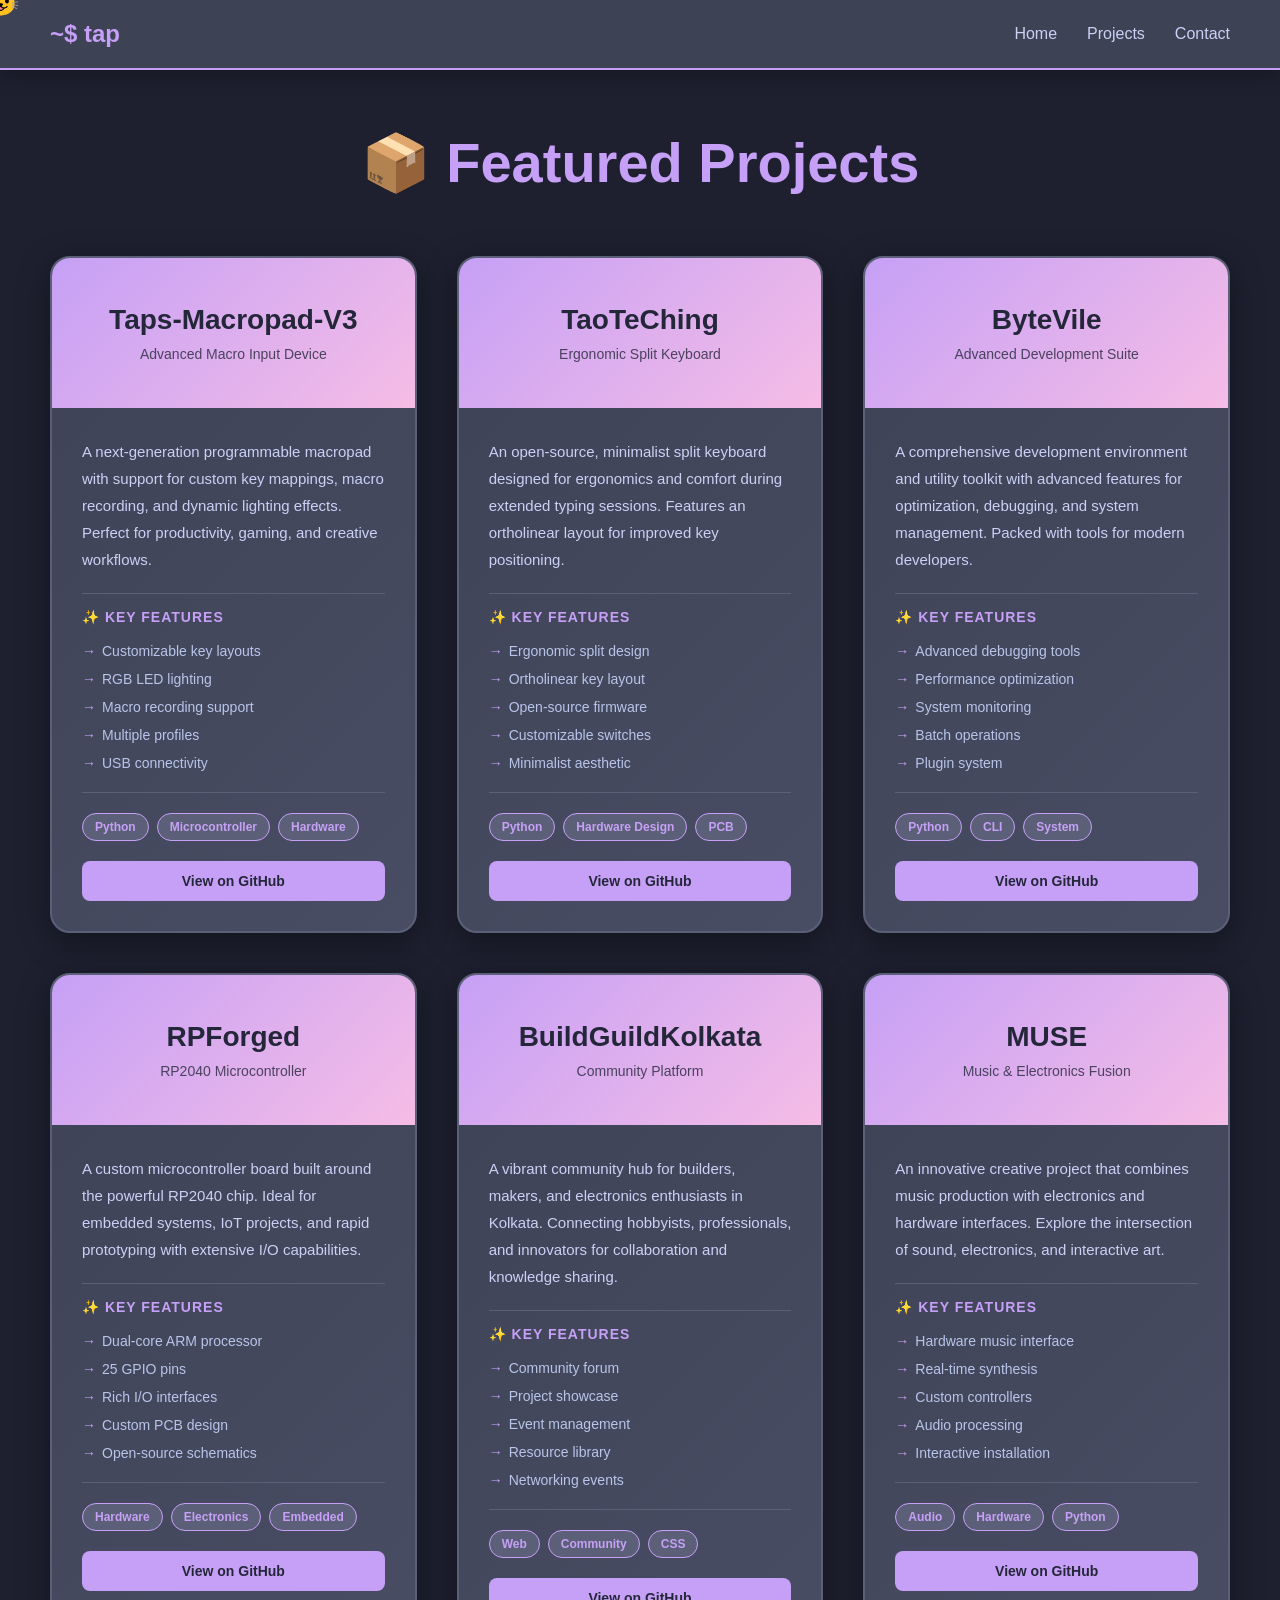
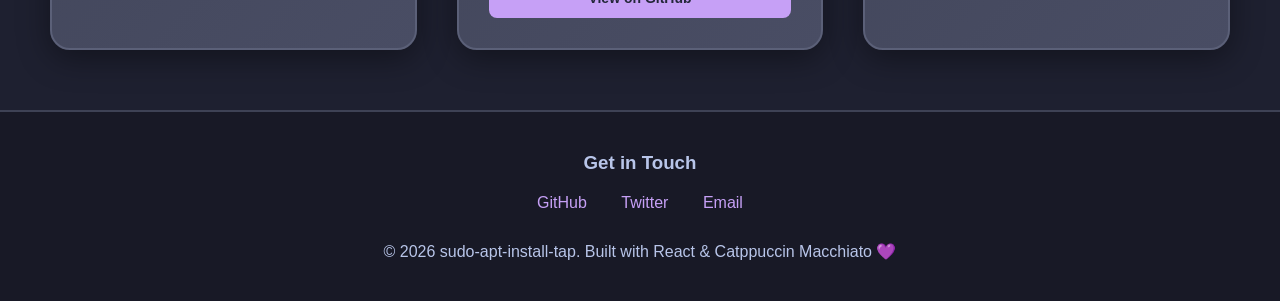
==== projects.html @ 84faadae "Add comprehensive projects page with detailed project cards" ====
<!DOCTYPE html>
<html lang="en">
<head>
    <meta charset="UTF-8">
    <meta name="viewport" content="width=device-width, initial-scale=1.0">
    <title>Projects - sudo-apt-install-tap</title>
    <style>
        /* Catppuccin Macchiato Color Scheme */
        :root {
          --ctp-rosewater: #f4dbd6;
          --ctp-flamingo: #f0c6c6;
          --ctp-pink: #f5bde6;
          --ctp-mauve: #c6a0f6;
          --ctp-red: #ed8796;
          --ctp-maroon: #ee99a0;
          --ctp-peach: #f5a97f;
          --ctp-yellow: #eed49f;
          --ctp-green: #a6da95;
          --ctp-teal: #8bd5ca;
          --ctp-sky: #91d7e3;
          --ctp-sapphire: #7dc4e4;
          --ctp-blue: #8aadf4;
          --ctp-lavender: #b7bdf8;
          --ctp-text: #cad1f5;
          --ctp-subtext1: #b8c5e9;
          --ctp-subtext0: #a5adce;
          --ctp-overlay2: #939ab7;
          --ctp-overlay1: #8087a2;
          --ctp-overlay0: #6e738d;
          --ctp-surface2: #5b6078;
          --ctp-surface1: #494d64;
          --ctp-surface0: #3e4255;
          --ctp-base: #24273a;
          --ctp-mantle: #1e2030;
          --ctp-crust: #181926;
        }

        * {
          margin: 0;
          padding: 0;
          box-sizing: border-box;
        }

        body {
          font-family: 'Segoe UI', Tahoma, Geneva, Verdana, sans-serif;
          background: linear-gradient(135deg, var(--ctp-base) 0%, var(--ctp-mantle) 100%);
          color: var(--ctp-text);
          overflow-x: hidden;
          cursor: none;
          min-height: 100vh;
        }

        /* Cat Cursor */
        .cat-cursor {
          position: fixed;
          pointer-events: none;
          font-size: 30px;
          z-index: 9999;
          transform: translate(-50%, -50%);
          animation: bounce 0.6s ease-in-out infinite;
        }

        @keyframes bounce {
          0%, 100% { transform: translateY(0) translate(-50%, -50%); }
          50% { transform: translateY(-10px) translate(-50%, -50%); }
        }

        /* Navbar */
        nav {
          background: var(--ctp-surface0);
          padding: 20px 50px;
          display: flex;
          justify-content: space-between;
          align-items: center;
          position: sticky;
          top: 0;
          z-index: 100;
          box-shadow: 0 4px 20px rgba(0, 0, 0, 0.3);
          border-bottom: 2px solid var(--ctp-mauve);
        }

        nav .logo {
          font-size: 24px;
          font-weight: bold;
          color: var(--ctp-mauve);
          cursor: pointer;
        }

        nav ul {
          list-style: none;
          display: flex;
          gap: 30px;
        }

        nav a {
          color: var(--ctp-text);
          text-decoration: none;
          transition: all 0.3s ease;
          font-weight: 500;
        }

        nav a:hover {
          color: var(--ctp-mauve);
          transform: translateY(-3px);
        }

        /* Projects Section */
        .projects-section {
          padding: 60px 50px;
          min-height: 100vh;
          background: var(--ctp-mantle);
        }

        .projects-section h1 {
          text-align: center;
          font-size: 56px;
          margin-bottom: 60px;
          color: var(--ctp-mauve);
          animation: fadeInDown 1s ease-out;
        }

        .projects-container {
          display: grid;
          grid-template-columns: repeat(auto-fit, minmax(350px, 1fr));
          gap: 40px;
          max-width: 1400px;
          margin: 0 auto;
        }

        .project-card-large {
          background: linear-gradient(135deg, var(--ctp-surface0), var(--ctp-surface1));
          border-radius: 20px;
          overflow: hidden;
          box-shadow: 0 8px 32px rgba(0, 0, 0, 0.4);
          transition: all 0.4s ease;
          border: 2px solid var(--ctp-surface2);
          cursor: pointer;
          animation: fadeInUp 0.8s ease-out both;
        }

        .project-card-large:nth-child(1) { animation-delay: 0.1s; }
        .project-card-large:nth-child(2) { animation-delay: 0.2s; }
        .project-card-large:nth-child(3) { animation-delay: 0.3s; }
        .project-card-large:nth-child(4) { animation-delay: 0.4s; }
        .project-card-large:nth-child(5) { animation-delay: 0.5s; }
        .project-card-large:nth-child(6) { animation-delay: 0.6s; }

        .project-card-large:hover {
          transform: translateY(-15px);
          box-shadow: 0 15px 50px rgba(197, 160, 246, 0.3);
          border-color: var(--ctp-mauve);
        }

        .project-header {
          padding: 30px;
          background: linear-gradient(135deg, var(--ctp-mauve), var(--ctp-pink));
          min-height: 150px;
          display: flex;
          flex-direction: column;
          justify-content: center;
          align-items: center;
          text-align: center;
        }

        .project-header h2 {
          color: var(--ctp-base);
          font-size: 28px;
          margin-bottom: 10px;
        }

        .project-header p {
          color: rgba(36, 39, 58, 0.8);
          font-size: 14px;
        }

        .project-content {
          padding: 30px;
        }

        .project-content p {
          color: var(--ctp-text);
          line-height: 1.8;
          margin-bottom: 20px;
          font-size: 15px;
        }

        .project-features {
          margin: 20px 0;
          padding: 15px 0;
          border-top: 1px solid var(--ctp-surface2);
          border-bottom: 1px solid var(--ctp-surface2);
        }

        .project-features h4 {
          color: var(--ctp-mauve);
          margin-bottom: 12px;
          font-size: 14px;
          text-transform: uppercase;
          letter-spacing: 1px;
        }

        .feature-list {
          list-style: none;
          padding-left: 0;
        }

        .feature-list li {
          color: var(--ctp-subtext1);
          padding: 6px 0;
          font-size: 14px;
          padding-left: 20px;
          position: relative;
        }

        .feature-list li:before {
          content: "→";
          position: absolute;
          left: 0;
          color: var(--ctp-mauve);
          font-weight: bold;
        }

        .project-tech {
          margin-top: 20px;
          display: flex;
          flex-wrap: wrap;
          gap: 8px;
        }

        .tech-tag {
          display: inline-block;
          padding: 6px 12px;
          background: var(--ctp-surface2);
          color: var(--ctp-mauve);
          border-radius: 20px;
          font-size: 12px;
          font-weight: bold;
          border: 1px solid var(--ctp-mauve);
        }

        .project-links {
          display: flex;
          gap: 12px;
          margin-top: 20px;
        }

        .project-btn {
          flex: 1;
          padding: 12px 20px;
          background: var(--ctp-mauve);
          color: var(--ctp-base);
          text-decoration: none;
          border-radius: 8px;
          font-weight: bold;
          text-align: center;
          transition: all 0.3s ease;
          border: none;
          cursor: pointer;
          font-size: 14px;
        }

        .project-btn:hover {
          background: var(--ctp-pink);
          transform: scale(1.05);
        }

        .project-btn-secondary {
          background: var(--ctp-surface1);
          color: var(--ctp-text);
          border: 2px solid var(--ctp-mauve);
        }

        .project-btn-secondary:hover {
          background: var(--ctp-surface2);
          border-color: var(--ctp-pink);
          color: var(--ctp-pink);
        }

        /* Footer */
        footer {
          background: var(--ctp-crust);
          text-align: center;
          padding: 40px 20px;
          color: var(--ctp-subtext1);
          border-top: 2px solid var(--ctp-surface0);
        }

        footer a {
          color: var(--ctp-mauve);
          text-decoration: none;
          margin: 0 15px;
          transition: all 0.3s ease;
        }

        footer a:hover {
          color: var(--ctp-pink);
        }

        @keyframes fadeInDown {
          from {
            opacity: 0;
            transform: translateY(-30px);
          }
          to {
            opacity: 1;
            transform: translateY(0);
          }
        }

        @keyframes fadeInUp {
          from {
            opacity: 0;
            transform: translateY(30px);
          }
          to {
            opacity: 1;
            transform: translateY(0);
          }
        }

        /* Responsive */
        @media (max-width: 768px) {
          nav {
            padding: 15px 20px;
            flex-direction: column;
            gap: 15px;
          }

          nav ul {
            gap: 15px;
          }

          .projects-section {
            padding: 30px 20px;
          }

          .projects-section h1 {
            font-size: 36px;
          }

          .projects-container {
            grid-template-columns: 1fr;
          }

          .project-header {
            min-height: 120px;
            padding: 20px;
          }

          .project-header h2 {
            font-size: 22px;
          }

          .project-content {
            padding: 20px;
          }
        }
    </style>
</head>
<body>
    <div id="cat-cursor" class="cat-cursor">😺</div>

    <nav>
        <div class="logo" onclick="window.location.href='/'">~$ tap</div>
        <ul>
            <li><a href="/">Home</a></li>
            <li><a href="/projects">Projects</a></li>
            <li><a href="/#contact">Contact</a></li>
        </ul>
    </nav>

    <section class="projects-section">
        <h1>📦 Featured Projects</h1>
        <div class="projects-container" id="projects-container"></div>
    </section>

    <footer>
        <h3 style="margin-bottom: 20px;">Get in Touch</h3>
        <div>
            <a href="https://github.com/sudo-apt-install-tap" target="_blank" rel="noopener noreferrer">GitHub</a>
            <a href="https://twitter.com" target="_blank" rel="noopener noreferrer">Twitter</a>
            <a href="mailto:your-email@example.com">Email</a>
        </div>
        <p style="margin-top: 30px;">© 2026 sudo-apt-install-tap. Built with React & Catppuccin Macchiato 💜</p>
    </footer>

    <script>
        // Cat Cursor Animation
        const catCursor = document.getElementById('cat-cursor');
        document.addEventListener('mousemove', (e) => {
            catCursor.style.left = e.clientX + 'px';
            catCursor.style.top = e.clientY + 'px';
        });

        // Projects Data with Details
        const projects = [
            {
                title: 'Taps-Macropad-V3',
                tagline: 'Advanced Macro Input Device',
                description: 'A next-generation programmable macropad with support for custom key mappings, macro recording, and dynamic lighting effects. Perfect for productivity, gaming, and creative workflows.',
                features: [
                    'Customizable key layouts',
                    'RGB LED lighting',
                    'Macro recording support',
                    'Multiple profiles',
                    'USB connectivity'
                ],
                tech: ['Python', 'Microcontroller', 'Hardware'],
                repo: 'https://github.com/sudo-apt-install-tap/Taps-Macropad-V3',
                status: 'Active'
            },
            {
                title: 'TaoTeChing',
                tagline: 'Ergonomic Split Keyboard',
                description: 'An open-source, minimalist split keyboard designed for ergonomics and comfort during extended typing sessions. Features an ortholinear layout for improved key positioning.',
                features: [
                    'Ergonomic split design',
                    'Ortholinear key layout',
                    'Open-source firmware',
                    'Customizable switches',
                    'Minimalist aesthetic'
                ],
                tech: ['Python', 'Hardware Design', 'PCB'],
                repo: 'https://github.com/sudo-apt-install-tap/TaoTeChing',
                status: 'Active'
            },
            {
                title: 'ByteVile',
                tagline: 'Advanced Development Suite',
                description: 'A comprehensive development environment and utility toolkit with advanced features for optimization, debugging, and system management. Packed with tools for modern developers.',
                features: [
                    'Advanced debugging tools',
                    'Performance optimization',
                    'System monitoring',
                    'Batch operations',
                    'Plugin system'
                ],
                tech: ['Python', 'CLI', 'System'],
                repo: 'https://github.com/sudo-apt-install-tap/ByteVile-Alpha-Dev-Version-1.1',
                status: 'Development'
            },
            {
                title: 'RPForged',
                tagline: 'RP2040 Microcontroller',
                description: 'A custom microcontroller board built around the powerful RP2040 chip. Ideal for embedded systems, IoT projects, and rapid prototyping with extensive I/O capabilities.',
                features: [
                    'Dual-core ARM processor',
                    '25 GPIO pins',
                    'Rich I/O interfaces',
                    'Custom PCB design',
                    'Open-source schematics'
                ],
                tech: ['Hardware', 'Electronics', 'Embedded'],
                repo: 'https://github.com/sudo-apt-install-tap/RPForged',
                status: 'Completed'
            },
            {
                title: 'BuildGuildKolkata',
                tagline: 'Community Platform',
                description: 'A vibrant community hub for builders, makers, and electronics enthusiasts in Kolkata. Connecting hobbyists, professionals, and innovators for collaboration and knowledge sharing.',
                features: [
                    'Community forum',
                    'Project showcase',
                    'Event management',
                    'Resource library',
                    'Networking events'
                ],
                tech: ['Web', 'Community', 'CSS'],
                repo: 'https://github.com/sudo-apt-install-tap/BuildGuildKolkata',
                status: 'Active'
            },
            {
                title: 'MUSE',
                tagline: 'Music & Electronics Fusion',
                description: 'An innovative creative project that combines music production with electronics and hardware interfaces. Explore the intersection of sound, electronics, and interactive art.',
                features: [
                    'Hardware music interface',
                    'Real-time synthesis',
                    'Custom controllers',
                    'Audio processing',
                    'Interactive installation'
                ],
                tech: ['Audio', 'Hardware', 'Python'],
                repo: 'https://github.com/sudo-apt-install-tap/MUSE',
                status: 'Active'
            }
        ];

        // Render Projects
        const container = document.getElementById('projects-container');
        projects.forEach(project => {
            const card = document.createElement('div');
            card.className = 'project-card-large';
            
            const techTagsHTML = project.tech.map(t => `<span class="tech-tag">${t}</span>`).join('');
            
            const featuresHTML = project.features.map(f => `<li>${f}</li>`).join('');
            
            card.innerHTML = `
                <div class="project-header">
                    <h2>${project.title}</h2>
                    <p>${project.tagline}</p>
                </div>
                <div class="project-content">
                    <p>${project.description}</p>
                    
                    <div class="project-features">
                        <h4>✨ Key Features</h4>
                        <ul class="feature-list">
                            ${featuresHTML}
                        </ul>
                    </div>

                    <div class="project-tech">
                        ${techTagsHTML}
                    </div>

                    <div class="project-links">
                        <a href="${project.repo}" target="_blank" rel="noopener noreferrer" class="project-btn">
                            View on GitHub
                        </a>
                    </div>
                </div>
            `;
            container.appendChild(card);
        });
    </script>
</body>
</html>
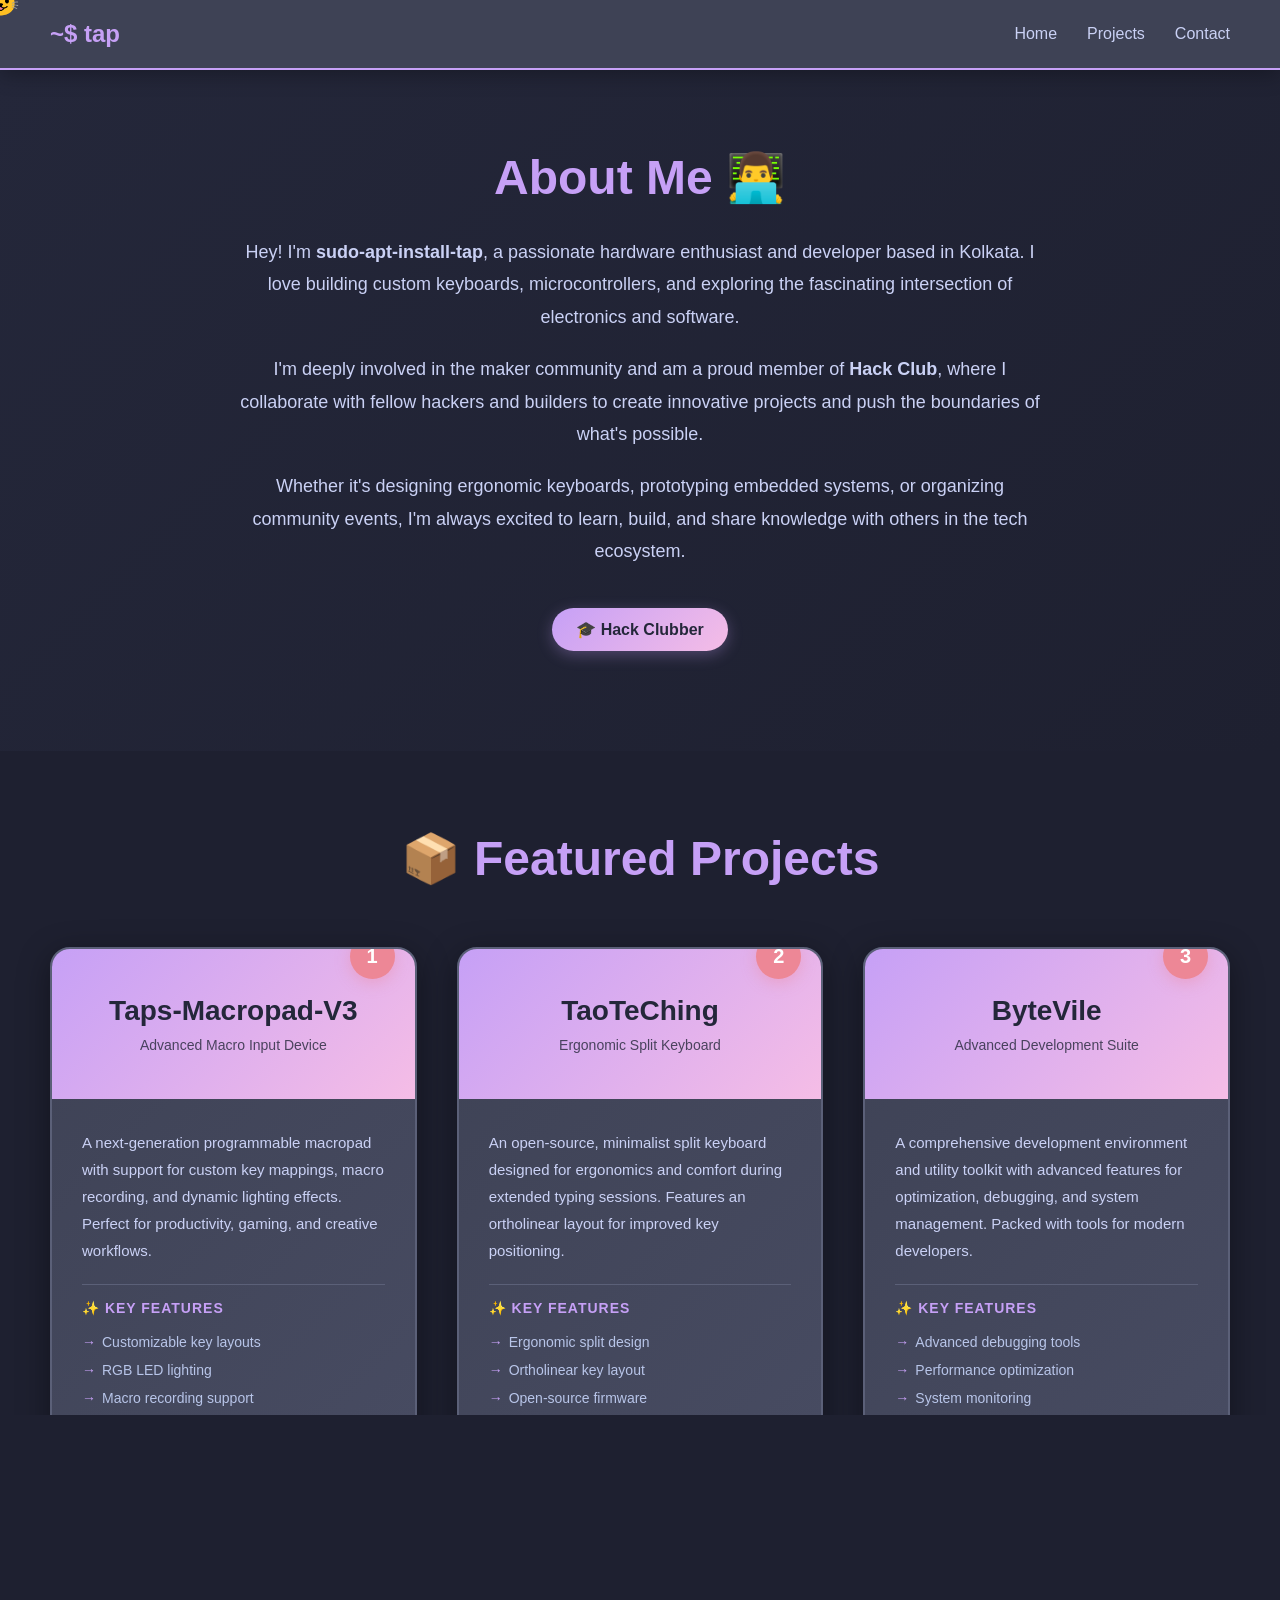
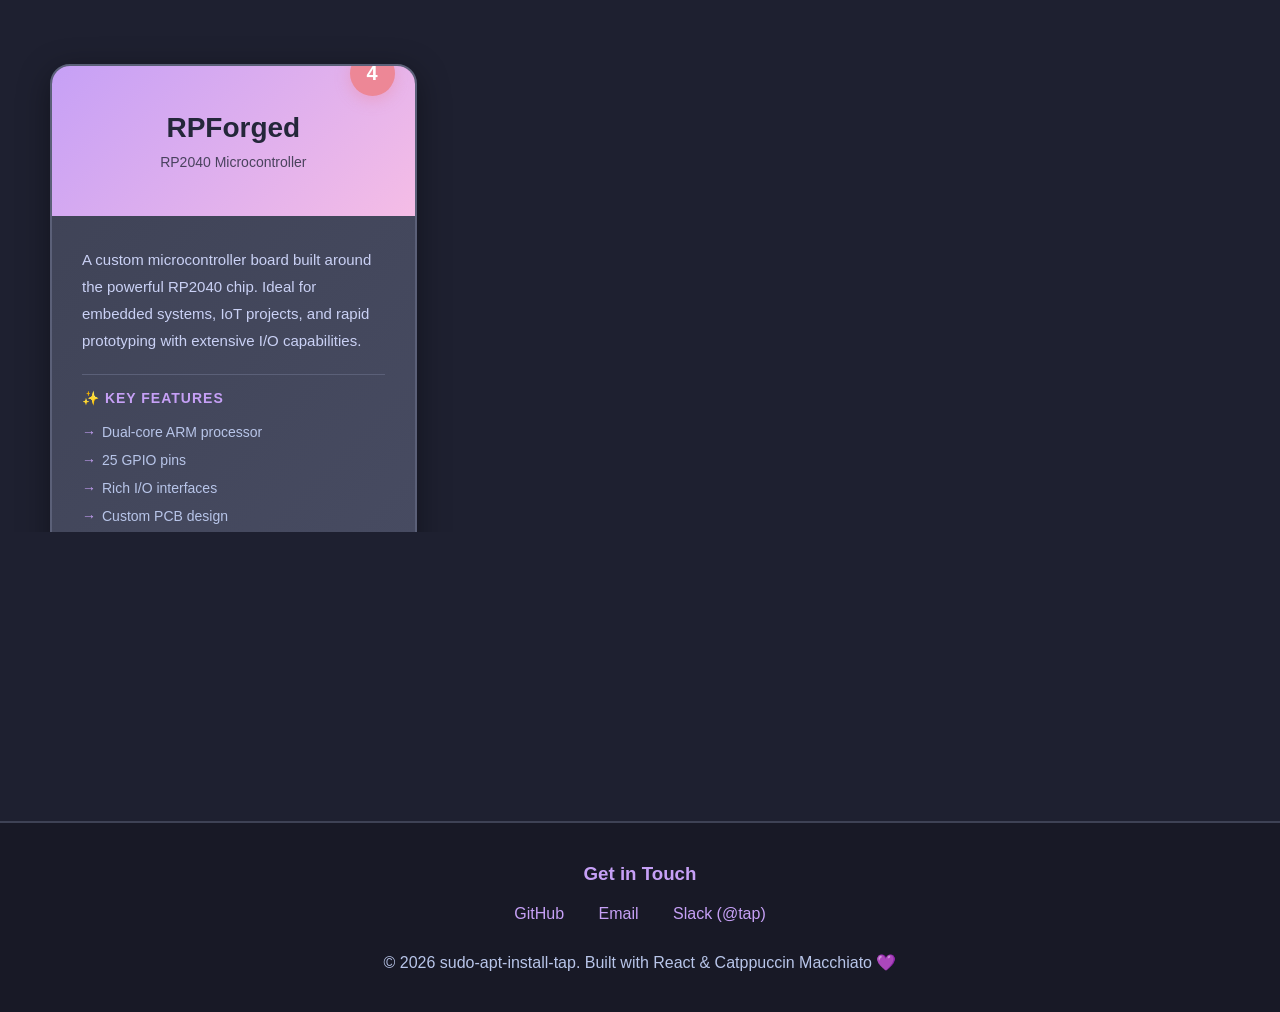
==== commit 935a157e: "Add about section with introduction and Hack Club badge, add numbered tags to projects" ====
--- a/projects.html
+++ b/projects.html
@@ -104,16 +104,54 @@
           transform: translateY(-3px);
         }
 
+        /* About Section */
+        .about {
+          padding: 80px 50px;
+          background: linear-gradient(135deg, var(--ctp-base) 0%, var(--ctp-mantle) 100%);
+          text-align: center;
+        }
+
+        .about h1 {
+          font-size: 48px;
+          margin-bottom: 30px;
+          color: var(--ctp-mauve);
+          animation: fadeInDown 1s ease-out;
+        }
+
+        .about-content {
+          max-width: 800px;
+          margin: 0 auto;
+          animation: fadeInUp 1s ease-out 0.2s both;
+        }
+
+        .about-content p {
+          font-size: 18px;
+          color: var(--ctp-text);
+          line-height: 1.8;
+          margin-bottom: 20px;
+        }
+
+        .hackclub-badge {
+          display: inline-block;
+          padding: 12px 24px;
+          background: linear-gradient(135deg, var(--ctp-mauve), var(--ctp-pink));
+          color: var(--ctp-base);
+          border-radius: 50px;
+          font-weight: bold;
+          margin: 20px 0;
+          box-shadow: 0 4px 15px rgba(197, 160, 246, 0.3);
+          animation: fadeInUp 1s ease-out 0.4s both;
+        }
+
         /* Projects Section */
         .projects-section {
-          padding: 60px 50px;
-          min-height: 100vh;
+          padding: 80px 50px;
           background: var(--ctp-mantle);
         }
 
-        .projects-section h1 {
+        .projects-section h2 {
           text-align: center;
-          font-size: 56px;
+          font-size: 48px;
           margin-bottom: 60px;
           color: var(--ctp-mauve);
           animation: fadeInDown 1s ease-out;
@@ -136,6 +174,7 @@
           border: 2px solid var(--ctp-surface2);
           cursor: pointer;
           animation: fadeInUp 0.8s ease-out both;
+          position: relative;
         }
 
         .project-card-large:nth-child(1) { animation-delay: 0.1s; }
@@ -149,6 +188,23 @@
           transform: translateY(-15px);
           box-shadow: 0 15px 50px rgba(197, 160, 246, 0.3);
           border-color: var(--ctp-mauve);
+        }
+
+        .project-number-tag {
+          position: absolute;
+          top: -15px;
+          right: 20px;
+          width: 45px;
+          height: 45px;
+          background: var(--ctp-red);
+          border-radius: 50%;
+          display: flex;
+          align-items: center;
+          justify-content: center;
+          font-weight: bold;
+          color: white;
+          font-size: 20px;
+          box-shadow: 0 4px 15px rgba(237, 135, 150, 0.4);
         }
 
         .project-header {
@@ -264,18 +320,6 @@
           transform: scale(1.05);
         }
 
-        .project-btn-secondary {
-          background: var(--ctp-surface1);
-          color: var(--ctp-text);
-          border: 2px solid var(--ctp-mauve);
-        }
-
-        .project-btn-secondary:hover {
-          background: var(--ctp-surface2);
-          border-color: var(--ctp-pink);
-          color: var(--ctp-pink);
-        }
-
         /* Footer */
         footer {
           background: var(--ctp-crust);
@@ -285,6 +329,11 @@
           border-top: 2px solid var(--ctp-surface0);
         }
 
+        footer h3 {
+          color: var(--ctp-mauve);
+          margin-bottom: 20px;
+        }
+
         footer a {
           color: var(--ctp-mauve);
           text-decoration: none;
@@ -330,11 +379,19 @@
             gap: 15px;
           }
 
+          .about {
+            padding: 40px 20px;
+          }
+
+          .about h1 {
+            font-size: 36px;
+          }
+
           .projects-section {
-            padding: 30px 20px;
-          }
-
-          .projects-section h1 {
+            padding: 40px 20px;
+          }
+
+          .projects-section h2 {
             font-size: 36px;
           }
 
@@ -364,22 +421,41 @@
         <div class="logo" onclick="window.location.href='/'">~$ tap</div>
         <ul>
             <li><a href="/">Home</a></li>
-            <li><a href="/projects">Projects</a></li>
-            <li><a href="/#contact">Contact</a></li>
+            <li><a href="projects.html">Projects</a></li>
+            <li><a href="#contact">Contact</a></li>
         </ul>
     </nav>
 
+    <section class="about">
+        <h1>About Me 👨‍💻</h1>
+        <div class="about-content">
+            <p>
+                Hey! I'm <strong>sudo-apt-install-tap</strong>, a passionate hardware enthusiast and developer based in Kolkata. 
+                I love building custom keyboards, microcontrollers, and exploring the fascinating intersection of electronics and software.
+            </p>
+            <p>
+                I'm deeply involved in the maker community and am a proud member of <strong>Hack Club</strong>, 
+                where I collaborate with fellow hackers and builders to create innovative projects and push the boundaries of what's possible.
+            </p>
+            <p>
+                Whether it's designing ergonomic keyboards, prototyping embedded systems, or organizing community events, 
+                I'm always excited to learn, build, and share knowledge with others in the tech ecosystem.
+            </p>
+            <div class="hackclub-badge">🎓 Hack Clubber</div>
+        </div>
+    </section>
+
     <section class="projects-section">
-        <h1>📦 Featured Projects</h1>
+        <h2>📦 Featured Projects</h2>
         <div class="projects-container" id="projects-container"></div>
     </section>
 
-    <footer>
-        <h3 style="margin-bottom: 20px;">Get in Touch</h3>
+    <footer id="contact">
+        <h3>Get in Touch</h3>
         <div>
             <a href="https://github.com/sudo-apt-install-tap" target="_blank" rel="noopener noreferrer">GitHub</a>
-            <a href="https://twitter.com" target="_blank" rel="noopener noreferrer">Twitter</a>
-            <a href="mailto:your-email@example.com">Email</a>
+            <a href="mailto:work.tapishnud@gmail.com">Email</a>
+            <a href="slack://user?team=T0G9QKB9G&user=tap" target="_blank" rel="noopener noreferrer">Slack (@tap)</a>
         </div>
         <p style="margin-top: 30px;">© 2026 sudo-apt-install-tap. Built with React & Catppuccin Macchiato 💜</p>
     </footer>
@@ -407,7 +483,8 @@
                 ],
                 tech: ['Python', 'Microcontroller', 'Hardware'],
                 repo: 'https://github.com/sudo-apt-install-tap/Taps-Macropad-V3',
-                status: 'Active'
+                status: 'Active',
+                tag: 1
             },
             {
                 title: 'TaoTeChing',
@@ -422,7 +499,8 @@
                 ],
                 tech: ['Python', 'Hardware Design', 'PCB'],
                 repo: 'https://github.com/sudo-apt-install-tap/TaoTeChing',
-                status: 'Active'
+                status: 'Active',
+                tag: 2
             },
             {
                 title: 'ByteVile',
@@ -437,7 +515,8 @@
                 ],
                 tech: ['Python', 'CLI', 'System'],
                 repo: 'https://github.com/sudo-apt-install-tap/ByteVile-Alpha-Dev-Version-1.1',
-                status: 'Development'
+                status: 'Development',
+                tag: 3
             },
             {
                 title: 'RPForged',
@@ -452,7 +531,8 @@
                 ],
                 tech: ['Hardware', 'Electronics', 'Embedded'],
                 repo: 'https://github.com/sudo-apt-install-tap/RPForged',
-                status: 'Completed'
+                status: 'Completed',
+                tag: 4
             },
             {
                 title: 'BuildGuildKolkata',
@@ -467,7 +547,8 @@
                 ],
                 tech: ['Web', 'Community', 'CSS'],
                 repo: 'https://github.com/sudo-apt-install-tap/BuildGuildKolkata',
-                status: 'Active'
+                status: 'Active',
+                tag: 5
             },
             {
                 title: 'MUSE',
@@ -482,7 +563,8 @@
                 ],
                 tech: ['Audio', 'Hardware', 'Python'],
                 repo: 'https://github.com/sudo-apt-install-tap/MUSE',
-                status: 'Active'
+                status: 'Active',
+                tag: 6
             }
         ];
 
@@ -497,6 +579,7 @@
             const featuresHTML = project.features.map(f => `<li>${f}</li>`).join('');
             
             card.innerHTML = `
+                <div class="project-number-tag">${project.tag}</div>
                 <div class="project-header">
                     <h2>${project.title}</h2>
                     <p>${project.tagline}</p>
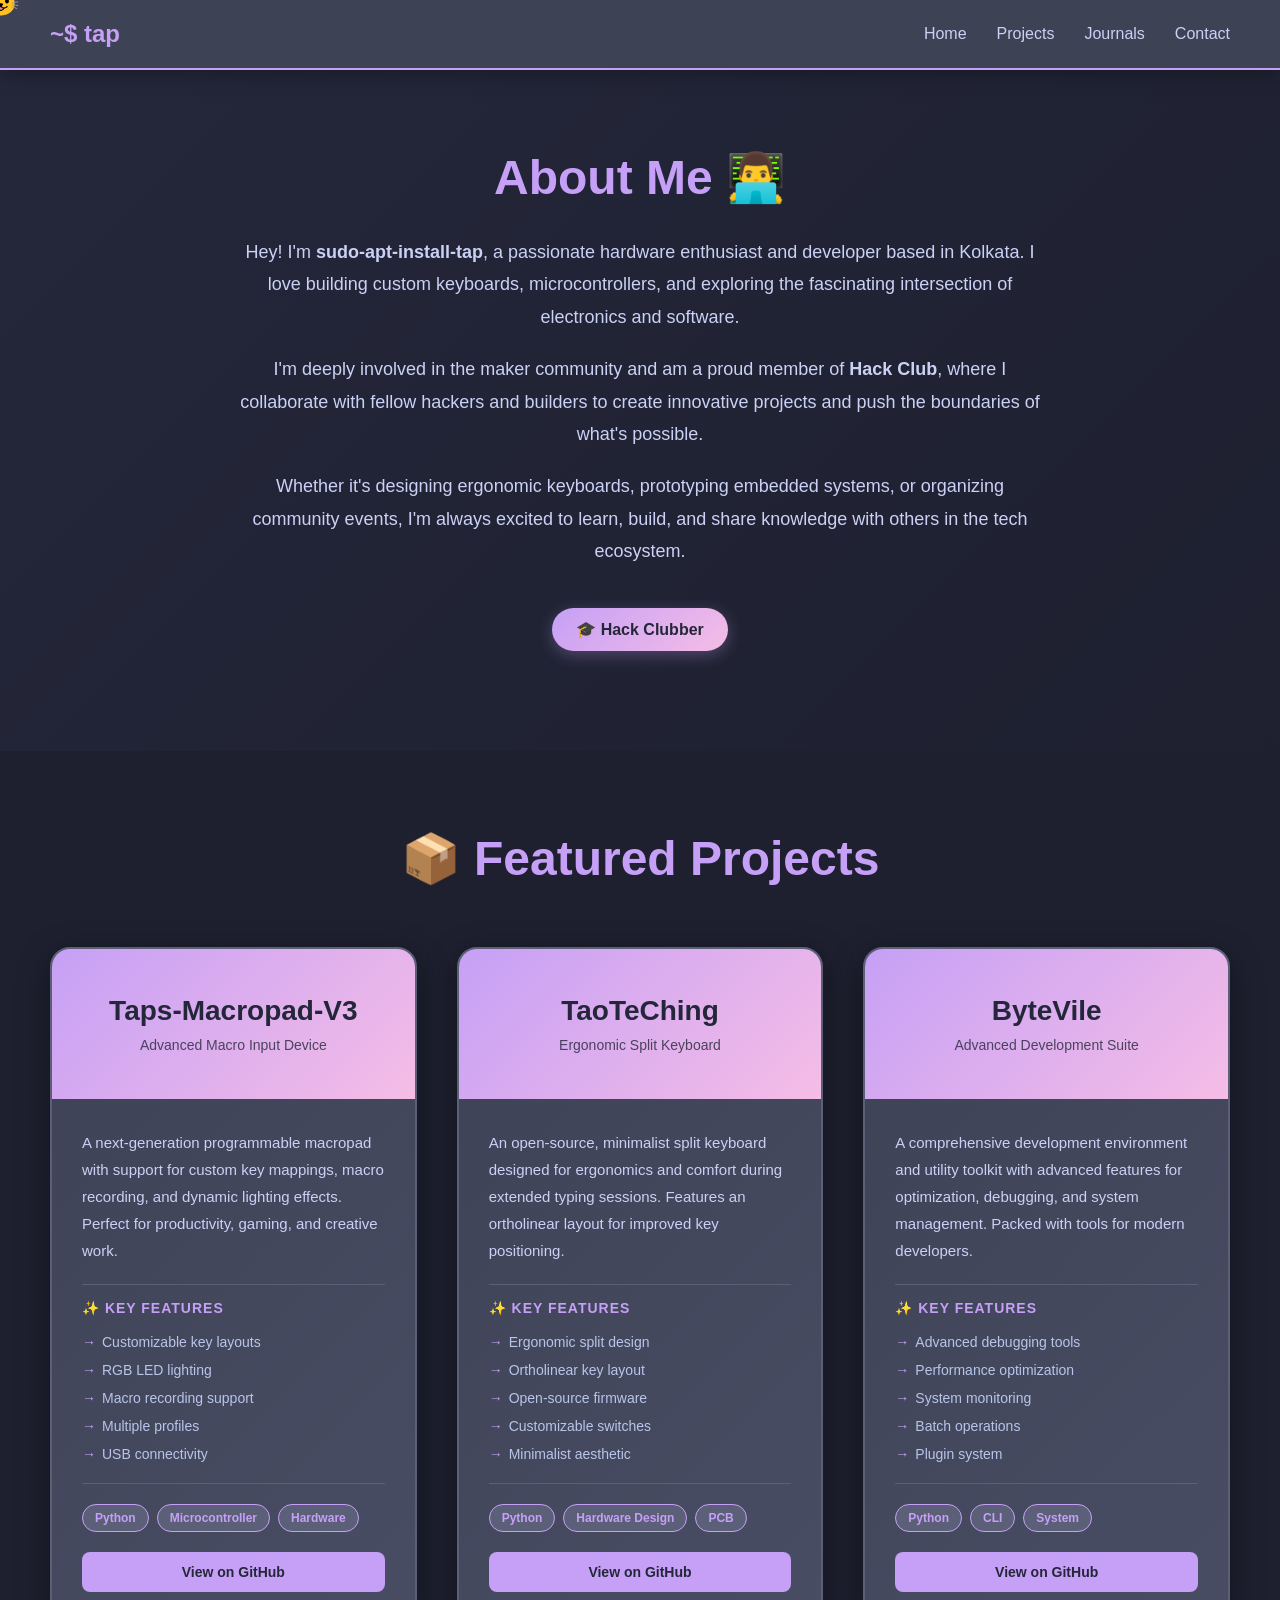
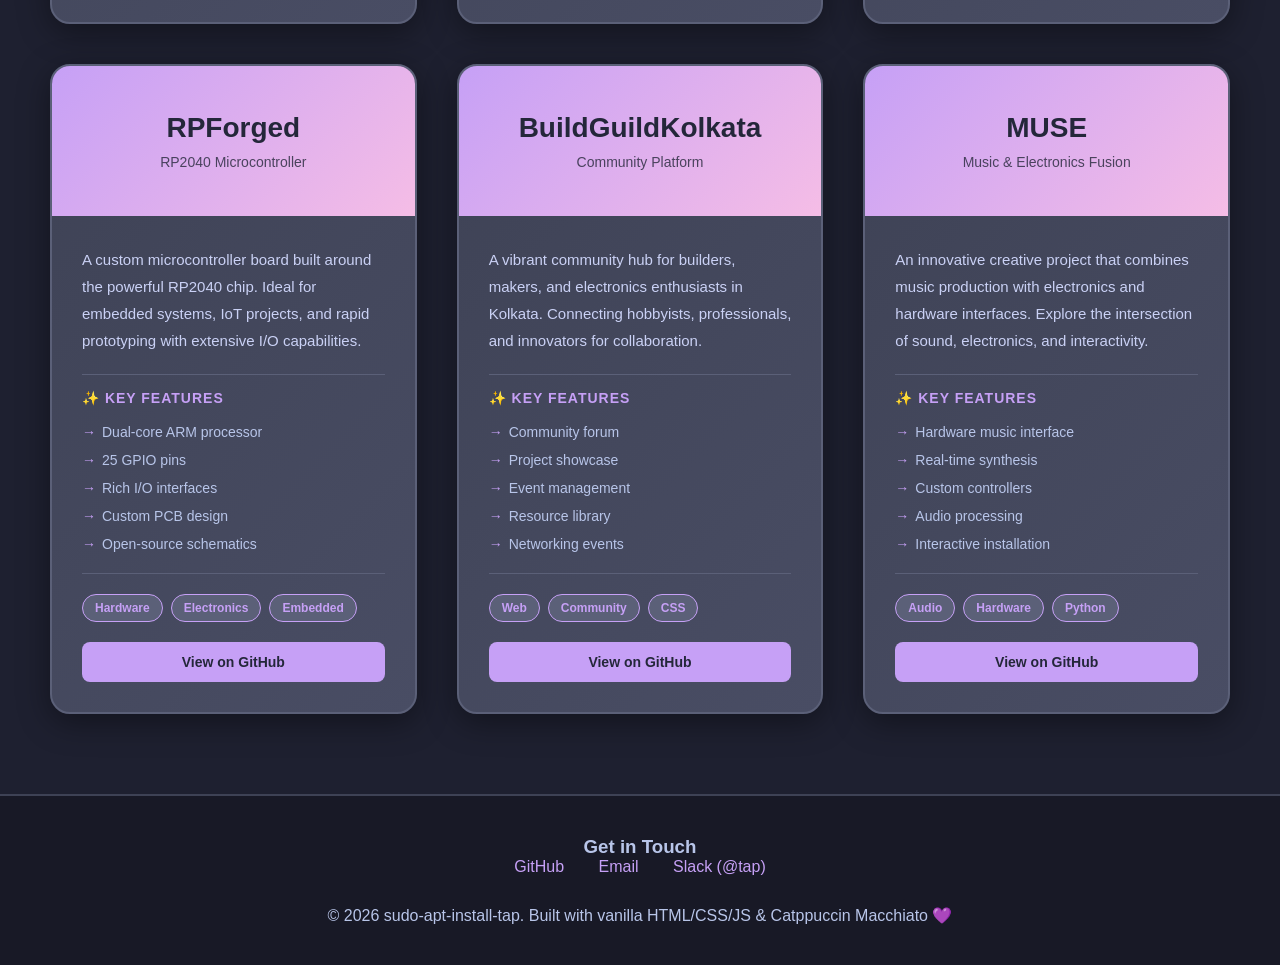
==== commit 5ae412c7: "Update projects.html to remove numbering tags" ====
--- a/projects.html
+++ b/projects.html
@@ -4,177 +4,39 @@
     <meta charset="UTF-8">
     <meta name="viewport" content="width=device-width, initial-scale=1.0">
     <title>Projects - sudo-apt-install-tap</title>
+    <link rel="stylesheet" href="styles.css">
     <style>
-        /* Catppuccin Macchiato Color Scheme */
-        :root {
-          --ctp-rosewater: #f4dbd6;
-          --ctp-flamingo: #f0c6c6;
-          --ctp-pink: #f5bde6;
-          --ctp-mauve: #c6a0f6;
-          --ctp-red: #ed8796;
-          --ctp-maroon: #ee99a0;
-          --ctp-peach: #f5a97f;
-          --ctp-yellow: #eed49f;
-          --ctp-green: #a6da95;
-          --ctp-teal: #8bd5ca;
-          --ctp-sky: #91d7e3;
-          --ctp-sapphire: #7dc4e4;
-          --ctp-blue: #8aadf4;
-          --ctp-lavender: #b7bdf8;
-          --ctp-text: #cad1f5;
-          --ctp-subtext1: #b8c5e9;
-          --ctp-subtext0: #a5adce;
-          --ctp-overlay2: #939ab7;
-          --ctp-overlay1: #8087a2;
-          --ctp-overlay0: #6e738d;
-          --ctp-surface2: #5b6078;
-          --ctp-surface1: #494d64;
-          --ctp-surface0: #3e4255;
-          --ctp-base: #24273a;
-          --ctp-mantle: #1e2030;
-          --ctp-crust: #181926;
-        }
-
-        * {
-          margin: 0;
-          padding: 0;
-          box-sizing: border-box;
-        }
-
-        body {
-          font-family: 'Segoe UI', Tahoma, Geneva, Verdana, sans-serif;
-          background: linear-gradient(135deg, var(--ctp-base) 0%, var(--ctp-mantle) 100%);
-          color: var(--ctp-text);
-          overflow-x: hidden;
-          cursor: none;
-          min-height: 100vh;
-        }
-
-        /* Cat Cursor */
-        .cat-cursor {
-          position: fixed;
-          pointer-events: none;
-          font-size: 30px;
-          z-index: 9999;
-          transform: translate(-50%, -50%);
-          animation: bounce 0.6s ease-in-out infinite;
-        }
-
-        @keyframes bounce {
-          0%, 100% { transform: translateY(0) translate(-50%, -50%); }
-          50% { transform: translateY(-10px) translate(-50%, -50%); }
-        }
-
-        /* Navbar */
-        nav {
-          background: var(--ctp-surface0);
-          padding: 20px 50px;
-          display: flex;
-          justify-content: space-between;
-          align-items: center;
-          position: sticky;
-          top: 0;
-          z-index: 100;
-          box-shadow: 0 4px 20px rgba(0, 0, 0, 0.3);
-          border-bottom: 2px solid var(--ctp-mauve);
-        }
-
-        nav .logo {
-          font-size: 24px;
-          font-weight: bold;
-          color: var(--ctp-mauve);
-          cursor: pointer;
-        }
-
-        nav ul {
-          list-style: none;
-          display: flex;
-          gap: 30px;
-        }
-
-        nav a {
-          color: var(--ctp-text);
-          text-decoration: none;
-          transition: all 0.3s ease;
-          font-weight: 500;
-        }
-
-        nav a:hover {
-          color: var(--ctp-mauve);
-          transform: translateY(-3px);
-        }
-
-        /* About Section */
-        .about {
-          padding: 80px 50px;
-          background: linear-gradient(135deg, var(--ctp-base) 0%, var(--ctp-mantle) 100%);
-          text-align: center;
-        }
-
-        .about h1 {
-          font-size: 48px;
-          margin-bottom: 30px;
-          color: var(--ctp-mauve);
-          animation: fadeInDown 1s ease-out;
-        }
-
-        .about-content {
-          max-width: 800px;
-          margin: 0 auto;
-          animation: fadeInUp 1s ease-out 0.2s both;
-        }
-
-        .about-content p {
-          font-size: 18px;
-          color: var(--ctp-text);
-          line-height: 1.8;
-          margin-bottom: 20px;
-        }
-
-        .hackclub-badge {
-          display: inline-block;
-          padding: 12px 24px;
-          background: linear-gradient(135deg, var(--ctp-mauve), var(--ctp-pink));
-          color: var(--ctp-base);
-          border-radius: 50px;
-          font-weight: bold;
-          margin: 20px 0;
-          box-shadow: 0 4px 15px rgba(197, 160, 246, 0.3);
-          animation: fadeInUp 1s ease-out 0.4s both;
-        }
-
-        /* Projects Section */
+        /* Projects Page Specific Styles */
         .projects-section {
-          padding: 80px 50px;
-          background: var(--ctp-mantle);
+            padding: 80px 50px;
+            background: var(--ctp-mantle);
         }
 
         .projects-section h2 {
-          text-align: center;
-          font-size: 48px;
-          margin-bottom: 60px;
-          color: var(--ctp-mauve);
-          animation: fadeInDown 1s ease-out;
+            text-align: center;
+            font-size: 48px;
+            margin-bottom: 60px;
+            color: var(--ctp-mauve);
+            animation: fadeInDown 1s ease-out;
         }
 
         .projects-container {
-          display: grid;
-          grid-template-columns: repeat(auto-fit, minmax(350px, 1fr));
-          gap: 40px;
-          max-width: 1400px;
-          margin: 0 auto;
+            display: grid;
+            grid-template-columns: repeat(auto-fit, minmax(350px, 1fr));
+            gap: 40px;
+            max-width: 1400px;
+            margin: 0 auto;
         }
 
         .project-card-large {
-          background: linear-gradient(135deg, var(--ctp-surface0), var(--ctp-surface1));
-          border-radius: 20px;
-          overflow: hidden;
-          box-shadow: 0 8px 32px rgba(0, 0, 0, 0.4);
-          transition: all 0.4s ease;
-          border: 2px solid var(--ctp-surface2);
-          cursor: pointer;
-          animation: fadeInUp 0.8s ease-out both;
-          position: relative;
+            background: linear-gradient(135deg, var(--ctp-surface0), var(--ctp-surface1));
+            border-radius: 20px;
+            overflow: hidden;
+            box-shadow: 0 8px 32px rgba(0, 0, 0, 0.4);
+            transition: all 0.4s ease;
+            border: 2px solid var(--ctp-surface2);
+            cursor: pointer;
+            animation: fadeInUp 0.8s ease-out both;
         }
 
         .project-card-large:nth-child(1) { animation-delay: 0.1s; }
@@ -185,232 +47,206 @@
         .project-card-large:nth-child(6) { animation-delay: 0.6s; }
 
         .project-card-large:hover {
-          transform: translateY(-15px);
-          box-shadow: 0 15px 50px rgba(197, 160, 246, 0.3);
-          border-color: var(--ctp-mauve);
-        }
-
-        .project-number-tag {
-          position: absolute;
-          top: -15px;
-          right: 20px;
-          width: 45px;
-          height: 45px;
-          background: var(--ctp-red);
-          border-radius: 50%;
-          display: flex;
-          align-items: center;
-          justify-content: center;
-          font-weight: bold;
-          color: white;
-          font-size: 20px;
-          box-shadow: 0 4px 15px rgba(237, 135, 150, 0.4);
+            transform: translateY(-15px);
+            box-shadow: 0 15px 50px rgba(197, 160, 246, 0.3);
+            border-color: var(--ctp-mauve);
         }
 
         .project-header {
-          padding: 30px;
-          background: linear-gradient(135deg, var(--ctp-mauve), var(--ctp-pink));
-          min-height: 150px;
-          display: flex;
-          flex-direction: column;
-          justify-content: center;
-          align-items: center;
-          text-align: center;
+            padding: 30px;
+            background: linear-gradient(135deg, var(--ctp-mauve), var(--ctp-pink));
+            min-height: 150px;
+            display: flex;
+            flex-direction: column;
+            justify-content: center;
+            align-items: center;
+            text-align: center;
         }
 
         .project-header h2 {
-          color: var(--ctp-base);
-          font-size: 28px;
-          margin-bottom: 10px;
+            color: var(--ctp-base);
+            font-size: 28px;
+            margin-bottom: 10px;
         }
 
         .project-header p {
-          color: rgba(36, 39, 58, 0.8);
-          font-size: 14px;
+            color: rgba(36, 39, 58, 0.8);
+            font-size: 14px;
         }
 
         .project-content {
-          padding: 30px;
+            padding: 30px;
         }
 
         .project-content p {
-          color: var(--ctp-text);
-          line-height: 1.8;
-          margin-bottom: 20px;
-          font-size: 15px;
+            color: var(--ctp-text);
+            line-height: 1.8;
+            margin-bottom: 20px;
+            font-size: 15px;
         }
 
         .project-features {
-          margin: 20px 0;
-          padding: 15px 0;
-          border-top: 1px solid var(--ctp-surface2);
-          border-bottom: 1px solid var(--ctp-surface2);
+            margin: 20px 0;
+            padding: 15px 0;
+            border-top: 1px solid var(--ctp-surface2);
+            border-bottom: 1px solid var(--ctp-surface2);
         }
 
         .project-features h4 {
-          color: var(--ctp-mauve);
-          margin-bottom: 12px;
-          font-size: 14px;
-          text-transform: uppercase;
-          letter-spacing: 1px;
+            color: var(--ctp-mauve);
+            margin-bottom: 12px;
+            font-size: 14px;
+            text-transform: uppercase;
+            letter-spacing: 1px;
         }
 
         .feature-list {
-          list-style: none;
-          padding-left: 0;
+            list-style: none;
+            padding-left: 0;
         }
 
         .feature-list li {
-          color: var(--ctp-subtext1);
-          padding: 6px 0;
-          font-size: 14px;
-          padding-left: 20px;
-          position: relative;
+            color: var(--ctp-subtext1);
+            padding: 6px 0;
+            font-size: 14px;
+            padding-left: 20px;
+            position: relative;
         }
 
         .feature-list li:before {
-          content: "→";
-          position: absolute;
-          left: 0;
-          color: var(--ctp-mauve);
-          font-weight: bold;
+            content: "→";
+            position: absolute;
+            left: 0;
+            color: var(--ctp-mauve);
+            font-weight: bold;
         }
 
         .project-tech {
-          margin-top: 20px;
-          display: flex;
-          flex-wrap: wrap;
-          gap: 8px;
+            margin-top: 20px;
+            display: flex;
+            flex-wrap: wrap;
+            gap: 8px;
         }
 
         .tech-tag {
-          display: inline-block;
-          padding: 6px 12px;
-          background: var(--ctp-surface2);
-          color: var(--ctp-mauve);
-          border-radius: 20px;
-          font-size: 12px;
-          font-weight: bold;
-          border: 1px solid var(--ctp-mauve);
+            display: inline-block;
+            padding: 6px 12px;
+            background: var(--ctp-surface2);
+            color: var(--ctp-mauve);
+            border-radius: 20px;
+            font-size: 12px;
+            font-weight: bold;
+            border: 1px solid var(--ctp-mauve);
         }
 
         .project-links {
-          display: flex;
-          gap: 12px;
-          margin-top: 20px;
+            display: flex;
+            gap: 12px;
+            margin-top: 20px;
         }
 
         .project-btn {
-          flex: 1;
-          padding: 12px 20px;
-          background: var(--ctp-mauve);
-          color: var(--ctp-base);
-          text-decoration: none;
-          border-radius: 8px;
-          font-weight: bold;
-          text-align: center;
-          transition: all 0.3s ease;
-          border: none;
-          cursor: pointer;
-          font-size: 14px;
+            flex: 1;
+            padding: 12px 20px;
+            background: var(--ctp-mauve);
+            color: var(--ctp-base);
+            text-decoration: none;
+            border-radius: 8px;
+            font-weight: bold;
+            text-align: center;
+            transition: all 0.3s ease;
+            border: none;
+            cursor: pointer;
+            font-size: 14px;
         }
 
         .project-btn:hover {
-          background: var(--ctp-pink);
-          transform: scale(1.05);
-        }
-
-        /* Footer */
-        footer {
-          background: var(--ctp-crust);
-          text-align: center;
-          padding: 40px 20px;
-          color: var(--ctp-subtext1);
-          border-top: 2px solid var(--ctp-surface0);
-        }
-
-        footer h3 {
-          color: var(--ctp-mauve);
-          margin-bottom: 20px;
-        }
-
-        footer a {
-          color: var(--ctp-mauve);
-          text-decoration: none;
-          margin: 0 15px;
-          transition: all 0.3s ease;
-        }
-
-        footer a:hover {
-          color: var(--ctp-pink);
+            background: var(--ctp-pink);
+            transform: scale(1.05);
+        }
+
+        .about {
+            padding: 80px 50px;
+            background: linear-gradient(135deg, var(--ctp-base) 0%, var(--ctp-mantle) 100%);
+            text-align: center;
+        }
+
+        .about h1 {
+            font-size: 48px;
+            margin-bottom: 30px;
+            color: var(--ctp-mauve);
+            animation: fadeInDown 1s ease-out;
+        }
+
+        .about-content {
+            max-width: 800px;
+            margin: 0 auto;
+            animation: fadeInUp 1s ease-out 0.2s both;
+        }
+
+        .about-content p {
+            font-size: 18px;
+            color: var(--ctp-text);
+            line-height: 1.8;
+            margin-bottom: 20px;
+        }
+
+        .hackclub-badge {
+            display: inline-block;
+            padding: 12px 24px;
+            background: linear-gradient(135deg, var(--ctp-mauve), var(--ctp-pink));
+            color: var(--ctp-base);
+            border-radius: 50px;
+            font-weight: bold;
+            margin: 20px 0;
+            box-shadow: 0 4px 15px rgba(197, 160, 246, 0.3);
+            animation: fadeInUp 1s ease-out 0.4s both;
         }
 
         @keyframes fadeInDown {
-          from {
-            opacity: 0;
-            transform: translateY(-30px);
-          }
-          to {
-            opacity: 1;
-            transform: translateY(0);
-          }
-        }
-
-        @keyframes fadeInUp {
-          from {
-            opacity: 0;
-            transform: translateY(30px);
-          }
-          to {
-            opacity: 1;
-            transform: translateY(0);
-          }
-        }
-
-        /* Responsive */
+            from {
+                opacity: 0;
+                transform: translateY(-30px);
+            }
+            to {
+                opacity: 1;
+                transform: translateY(0);
+            }
+        }
+
         @media (max-width: 768px) {
-          nav {
-            padding: 15px 20px;
-            flex-direction: column;
-            gap: 15px;
-          }
-
-          nav ul {
-            gap: 15px;
-          }
-
-          .about {
-            padding: 40px 20px;
-          }
-
-          .about h1 {
-            font-size: 36px;
-          }
-
-          .projects-section {
-            padding: 40px 20px;
-          }
-
-          .projects-section h2 {
-            font-size: 36px;
-          }
-
-          .projects-container {
-            grid-template-columns: 1fr;
-          }
-
-          .project-header {
-            min-height: 120px;
-            padding: 20px;
-          }
-
-          .project-header h2 {
-            font-size: 22px;
-          }
-
-          .project-content {
-            padding: 20px;
-          }
+            .projects-section {
+                padding: 40px 20px;
+            }
+
+            .projects-section h2 {
+                font-size: 36px;
+            }
+
+            .projects-container {
+                grid-template-columns: 1fr;
+            }
+
+            .about {
+                padding: 40px 20px;
+            }
+
+            .about h1 {
+                font-size: 36px;
+            }
+
+            .project-header {
+                min-height: 120px;
+                padding: 20px;
+            }
+
+            .project-header h2 {
+                font-size: 22px;
+            }
+
+            .project-content {
+                padding: 20px;
+            }
         }
     </style>
 </head>
@@ -422,7 +258,8 @@
         <ul>
             <li><a href="/">Home</a></li>
             <li><a href="projects.html">Projects</a></li>
-            <li><a href="#contact">Contact</a></li>
+            <li><a href="/#journals">Journals</a></li>
+            <li><a href="/#contact">Contact</a></li>
         </ul>
     </nav>
 
@@ -457,7 +294,7 @@
             <a href="mailto:work.tapishnud@gmail.com">Email</a>
             <a href="slack://user?team=T0G9QKB9G&user=tap" target="_blank" rel="noopener noreferrer">Slack (@tap)</a>
         </div>
-        <p style="margin-top: 30px;">© 2026 sudo-apt-install-tap. Built with React & Catppuccin Macchiato 💜</p>
+        <p style="margin-top: 30px;">© 2026 sudo-apt-install-tap. Built with vanilla HTML/CSS/JS & Catppuccin Macchiato 💜</p>
     </footer>
 
     <script>
@@ -473,7 +310,7 @@
             {
                 title: 'Taps-Macropad-V3',
                 tagline: 'Advanced Macro Input Device',
-                description: 'A next-generation programmable macropad with support for custom key mappings, macro recording, and dynamic lighting effects. Perfect for productivity, gaming, and creative workflows.',
+                description: 'A next-generation programmable macropad with support for custom key mappings, macro recording, and dynamic lighting effects. Perfect for productivity, gaming, and creative work.',
                 features: [
                     'Customizable key layouts',
                     'RGB LED lighting',
@@ -483,8 +320,7 @@
                 ],
                 tech: ['Python', 'Microcontroller', 'Hardware'],
                 repo: 'https://github.com/sudo-apt-install-tap/Taps-Macropad-V3',
-                status: 'Active',
-                tag: 1
+                status: 'Active'
             },
             {
                 title: 'TaoTeChing',
@@ -499,8 +335,7 @@
                 ],
                 tech: ['Python', 'Hardware Design', 'PCB'],
                 repo: 'https://github.com/sudo-apt-install-tap/TaoTeChing',
-                status: 'Active',
-                tag: 2
+                status: 'Active'
             },
             {
                 title: 'ByteVile',
@@ -515,8 +350,7 @@
                 ],
                 tech: ['Python', 'CLI', 'System'],
                 repo: 'https://github.com/sudo-apt-install-tap/ByteVile-Alpha-Dev-Version-1.1',
-                status: 'Development',
-                tag: 3
+                status: 'Development'
             },
             {
                 title: 'RPForged',
@@ -531,13 +365,12 @@
                 ],
                 tech: ['Hardware', 'Electronics', 'Embedded'],
                 repo: 'https://github.com/sudo-apt-install-tap/RPForged',
-                status: 'Completed',
-                tag: 4
+                status: 'Completed'
             },
             {
                 title: 'BuildGuildKolkata',
                 tagline: 'Community Platform',
-                description: 'A vibrant community hub for builders, makers, and electronics enthusiasts in Kolkata. Connecting hobbyists, professionals, and innovators for collaboration and knowledge sharing.',
+                description: 'A vibrant community hub for builders, makers, and electronics enthusiasts in Kolkata. Connecting hobbyists, professionals, and innovators for collaboration.',
                 features: [
                     'Community forum',
                     'Project showcase',
@@ -547,13 +380,12 @@
                 ],
                 tech: ['Web', 'Community', 'CSS'],
                 repo: 'https://github.com/sudo-apt-install-tap/BuildGuildKolkata',
-                status: 'Active',
-                tag: 5
+                status: 'Active'
             },
             {
                 title: 'MUSE',
                 tagline: 'Music & Electronics Fusion',
-                description: 'An innovative creative project that combines music production with electronics and hardware interfaces. Explore the intersection of sound, electronics, and interactive art.',
+                description: 'An innovative creative project that combines music production with electronics and hardware interfaces. Explore the intersection of sound, electronics, and interactivity.',
                 features: [
                     'Hardware music interface',
                     'Real-time synthesis',
@@ -563,8 +395,7 @@
                 ],
                 tech: ['Audio', 'Hardware', 'Python'],
                 repo: 'https://github.com/sudo-apt-install-tap/MUSE',
-                status: 'Active',
-                tag: 6
+                status: 'Active'
             }
         ];
 
@@ -575,11 +406,9 @@
             card.className = 'project-card-large';
             
             const techTagsHTML = project.tech.map(t => `<span class="tech-tag">${t}</span>`).join('');
-            
             const featuresHTML = project.features.map(f => `<li>${f}</li>`).join('');
             
             card.innerHTML = `
-                <div class="project-number-tag">${project.tag}</div>
                 <div class="project-header">
                     <h2>${project.title}</h2>
                     <p>${project.tagline}</p>
@@ -609,4 +438,4 @@
         });
     </script>
 </body>
-</html>+</html>
--- a/styles.css
+++ b/styles.css
@@ -0,0 +1,279 @@
+/* Catppuccin Macchiato Color Scheme */
+:root {
+  --ctp-rosewater: #f4dbd6;
+  --ctp-flamingo: #f0c6c6;
+  --ctp-pink: #f5bde6;
+  --ctp-mauve: #c6a0f6;
+  --ctp-red: #ed8796;
+  --ctp-maroon: #ee99a0;
+  --ctp-peach: #f5a97f;
+  --ctp-yellow: #eed49f;
+  --ctp-green: #a6da95;
+  --ctp-teal: #8bd5ca;
+  --ctp-sky: #91d7e3;
+  --ctp-sapphire: #7dc4e4;
+  --ctp-blue: #8aadf4;
+  --ctp-lavender: #b7bdf8;
+  --ctp-text: #cad1f5;
+  --ctp-subtext1: #b8c5e9;
+  --ctp-subtext0: #a5adce;
+  --ctp-overlay2: #939ab7;
+  --ctp-overlay1: #8087a2;
+  --ctp-overlay0: #6e738d;
+  --ctp-surface2: #5b6078;
+  --ctp-surface1: #494d64;
+  --ctp-surface0: #3e4255;
+  --ctp-base: #24273a;
+  --ctp-mantle: #1e2030;
+  --ctp-crust: #181926;
+}
+
+* {
+  margin: 0;
+  padding: 0;
+  box-sizing: border-box;
+}
+
+body {
+  font-family: 'Segoe UI', Tahoma, Geneva, Verdana, sans-serif;
+  background: linear-gradient(135deg, var(--ctp-base) 0%, var(--ctp-mantle) 100%);
+  color: var(--ctp-text);
+  overflow-x: hidden;
+  cursor: none;
+  min-height: 100vh;
+}
+
+/* Cat Cursor */
+.cat-cursor {
+  position: fixed;
+  pointer-events: none;
+  font-size: 30px;
+  z-index: 9999;
+  transform: translate(-50%, -50%);
+  animation: bounce 0.6s ease-in-out infinite;
+}
+
+@keyframes bounce {
+  0%, 100% { transform: translateY(0) translate(-50%, -50%); }
+  50% { transform: translateY(-10px) translate(-50%, -50%); }
+}
+
+/* Navbar */
+nav {
+  background: var(--ctp-surface0);
+  padding: 20px 50px;
+  display: flex;
+  justify-content: space-between;
+  align-items: center;
+  position: sticky;
+  top: 0;
+  z-index: 100;
+  box-shadow: 0 4px 20px rgba(0, 0, 0, 0.3);
+  border-bottom: 2px solid var(--ctp-mauve);
+}
+
+nav .logo {
+  font-size: 24px;
+  font-weight: bold;
+  color: var(--ctp-mauve);
+  cursor: pointer;
+}
+
+nav ul {
+  list-style: none;
+  display: flex;
+  gap: 30px;
+}
+
+nav a {
+  color: var(--ctp-text);
+  text-decoration: none;
+  transition: all 0.3s ease;
+  font-weight: 500;
+}
+
+nav a:hover {
+  color: var(--ctp-mauve);
+  transform: translateY(-3px);
+}
+
+/* Hero Section */
+.hero {
+  min-height: 100vh;
+  display: flex;
+  align-items: center;
+  justify-content: center;
+  text-align: center;
+  padding: 50px 20px;
+  background: linear-gradient(135deg, var(--ctp-base) 0%, var(--ctp-mantle) 100%);
+}
+
+.hero-content h1 {
+  font-size: 64px;
+  margin-bottom: 20px;
+  background: linear-gradient(135deg, var(--ctp-mauve), var(--ctp-pink), var(--ctp-blue));
+  -webkit-background-clip: text;
+  -webkit-text-fill-color: transparent;
+  background-clip: text;
+  animation: fadeInUp 1s ease-out;
+}
+
+.hero-content p {
+  font-size: 20px;
+  color: var(--ctp-subtext1);
+  margin-bottom: 30px;
+  animation: fadeInUp 1s ease-out 0.2s both;
+}
+
+.cta-button {
+  display: inline-block;
+  padding: 15px 40px;
+  background: var(--ctp-mauve);
+  color: var(--ctp-base);
+  text-decoration: none;
+  border-radius: 50px;
+  font-weight: bold;
+  transition: all 0.3s ease;
+  margin: 10px;
+  cursor: pointer;
+  border: none;
+  font-size: 16px;
+  animation: fadeInUp 1s ease-out 0.4s both;
+}
+
+.cta-button:hover {
+  background: var(--ctp-pink);
+  transform: translateY(-5px);
+  box-shadow: 0 10px 30px rgba(197, 160, 246, 0.4);
+}
+
+@keyframes fadeInUp {
+  from {
+    opacity: 0;
+    transform: translateY(30px);
+  }
+  to {
+    opacity: 1;
+    transform: translateY(0);
+  }
+}
+
+/* Projects Section */
+.projects {
+  padding: 100px 50px;
+  background: var(--ctp-mantle);
+}
+
+.projects h2 {
+  text-align: center;
+  font-size: 48px;
+  margin-bottom: 60px;
+  color: var(--ctp-mauve);
+}
+
+.projects-grid {
+  display: grid;
+  grid-template-columns: repeat(auto-fit, minmax(300px, 1fr));
+  gap: 40px;
+  max-width: 1200px;
+  margin: 0 auto;
+}
+
+.project-card {
+  background: var(--ctp-surface0);
+  padding: 30px;
+  border-radius: 15px;
+  border-left: 4px solid var(--ctp-mauve);
+  transition: all 0.3s ease;
+  cursor: pointer;
+  box-shadow: 0 4px 20px rgba(0, 0, 0, 0.3);
+}
+
+.project-card:hover {
+  transform: translateY(-10px);
+  border-left: 4px solid var(--ctp-pink);
+  box-shadow: 0 10px 40px rgba(197, 160, 246, 0.2);
+}
+
+.project-card h3 {
+  color: var(--ctp-mauve);
+  margin-bottom: 15px;
+  font-size: 22px;
+}
+
+.project-card p {
+  color: var(--ctp-subtext1);
+  margin-bottom: 20px;
+  line-height: 1.6;
+}
+
+.project-links {
+  display: flex;
+  gap: 15px;
+}
+
+.project-link {
+  padding: 8px 16px;
+  background: var(--ctp-mauve);
+  color: var(--ctp-base);
+  text-decoration: none;
+  border-radius: 5px;
+  font-size: 14px;
+  font-weight: bold;
+  transition: all 0.3s ease;
+  display: inline-block;
+}
+
+.project-link:hover {
+  background: var(--ctp-pink);
+  transform: scale(1.05);
+}
+
+/* Footer */
+footer {
+  background: var(--ctp-crust);
+  text-align: center;
+  padding: 40px 20px;
+  color: var(--ctp-subtext1);
+  border-top: 2px solid var(--ctp-surface0);
+}
+
+footer a {
+  color: var(--ctp-mauve);
+  text-decoration: none;
+  margin: 0 15px;
+  transition: all 0.3s ease;
+}
+
+footer a:hover {
+  color: var(--ctp-pink);
+}
+
+/* Responsive */
+@media (max-width: 768px) {
+  nav {
+    padding: 15px 20px;
+    flex-direction: column;
+    gap: 15px;
+  }
+
+  nav ul {
+    gap: 15px;
+  }
+
+  .hero-content h1 {
+    font-size: 36px;
+  }
+
+  .projects {
+    padding: 50px 20px;
+  }
+
+  .projects h2 {
+    font-size: 36px;
+  }
+
+  .projects-grid {
+    grid-template-columns: 1fr;
+  }
+}
